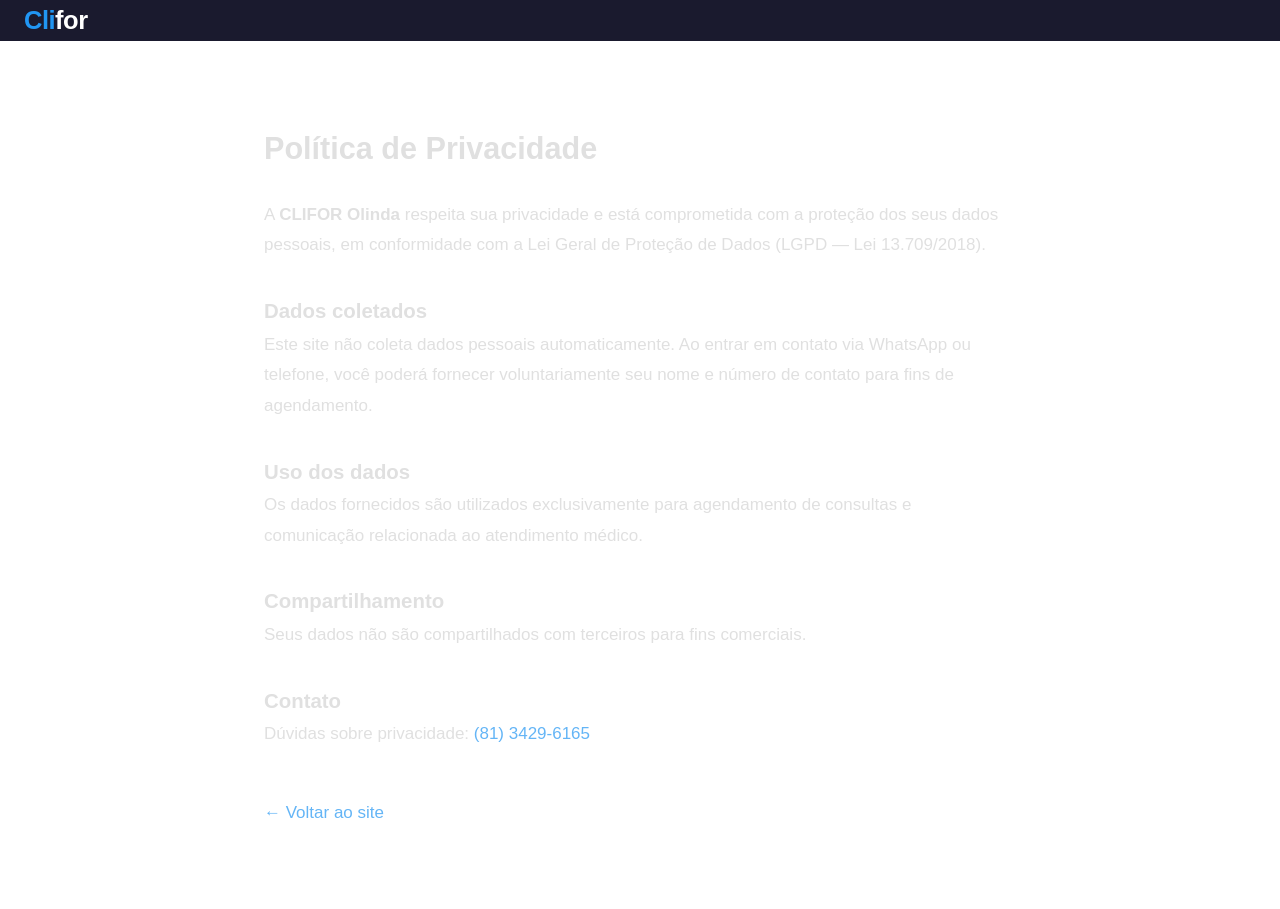
==== privacidade.html @ 17042bbe "refactor: reorganiza estrutura de pastas igual ao Novo Lar - Move css/ → assets/css/ e js/ → assets/" ====
<!DOCTYPE html>
<html lang="pt-BR">
<head>
  <meta charset="UTF-8" />
  <meta name="viewport" content="width=device-width, initial-scale=1.0" />
  <title>Política de Privacidade — CLIFOR Olinda</title>
  <meta name="robots" content="noindex, nofollow" />
  <link rel="stylesheet" href="assets/css/style.css" />
</head>
<body>

  <header id="header">
    <div class="container nav-inner">
      <a href="index.html" class="logo">Cli<span>for</span></a>
    </div>
  </header>

  <main style="padding: 80px 24px; max-width: 800px; margin: 0 auto; color: #e0e0e0; line-height: 1.8;">
    <h1 style="font-size: 1.8rem; margin-bottom: 24px;">Política de Privacidade</h1>

    <p>A <strong>CLIFOR Olinda</strong> respeita sua privacidade e está comprometida com a proteção dos seus dados pessoais, em conformidade com a Lei Geral de Proteção de Dados (LGPD — Lei 13.709/2018).</p>

    <h2 style="margin-top: 32px; font-size: 1.2rem;">Dados coletados</h2>
    <p>Este site não coleta dados pessoais automaticamente. Ao entrar em contato via WhatsApp ou telefone, você poderá fornecer voluntariamente seu nome e número de contato para fins de agendamento.</p>

    <h2 style="margin-top: 32px; font-size: 1.2rem;">Uso dos dados</h2>
    <p>Os dados fornecidos são utilizados exclusivamente para agendamento de consultas e comunicação relacionada ao atendimento médico.</p>

    <h2 style="margin-top: 32px; font-size: 1.2rem;">Compartilhamento</h2>
    <p>Seus dados não são compartilhados com terceiros para fins comerciais.</p>

    <h2 style="margin-top: 32px; font-size: 1.2rem;">Contato</h2>
    <p>Dúvidas sobre privacidade: <a href="tel:+558134296165" style="color: #64b5f6;">(81) 3429-6165</a></p>

    <p style="margin-top: 48px;"><a href="index.html" style="color: #64b5f6;">← Voltar ao site</a></p>
  </main>

</body>
</html>
---- assets/css/style.css ----
/* ============================================================
   CLIFOR Olinda — styles.css
   Paleta: dark navy + azul + branco
   ============================================================ */

/* === RESET & VARIÁVEIS === */
*, *::before, *::after { box-sizing: border-box; margin: 0; padding: 0; }
:root {
  --dark:        #1a1a2e;
  --dark-2:      #16213e;
  --dark-3:      #0f3460;
  --blue:        #1976d2;
  --blue-light:  #e3f2fd;
  --blue-accent: #2196f3;
  --white:       #ffffff;
  --gray-50:     #f8fafc;
  --gray-100:    #f1f5f9;
  --gray-200:    #e2e8f0;
  --gray-400:    #94a3b8;
  --gray-600:    #64748b;
  --gray-800:    #1e293b;
  --green:       #25d366;
  --radius:      10px;
}
html  { scroll-behavior: smooth; font-size: 17px; }
body  { font-family: 'Inter', sans-serif; color: var(--gray-800); background: var(--white); line-height: 1.6; -webkit-font-smoothing: antialiased; }
a     { text-decoration: none; color: inherit; }
button { cursor: pointer; border: none; font-family: inherit; }

/* === SKIP LINK === */
.skip-link { position: absolute; top: -60px; left: 50%; transform: translateX(-50%); background: var(--blue); color: #fff; padding: 10px 20px; border-radius: 0 0 8px 8px; z-index: 9999; font-size: .9rem; transition: top .3s; }
.skip-link:focus { top: 0; }

/* === HEADER === */
header { position: sticky; top: 0; z-index: 1000; background: var(--dark); padding: 0 24px; }
.h-inner { max-width: 1100px; margin: 0 auto; display: flex; align-items: center; justify-content: space-between; height: 64px; }
.logo { font-size: 1.5rem; font-weight: 800; color: var(--blue-accent); letter-spacing: -.5px; }
.logo span { color: #fff; }
nav { display: flex; align-items: center; gap: 4px; }
nav a { padding: 8px 14px; border-radius: 6px; font-size: .85rem; font-weight: 500; color: rgba(255,255,255,.75); transition: color .2s, background .2s; }
nav a:hover { color: #fff; background: rgba(255,255,255,.08); }
.btn-cta-sm { background: var(--green); color: #fff; padding: 9px 18px; border-radius: 6px; font-weight: 600; font-size: .85rem; display: inline-flex; align-items: center; gap: 6px; transition: opacity .2s; }
.btn-cta-sm:hover { opacity: .9; }
.mob-btn { display: none; background: none; padding: 6px; color: #fff; font-size: 1.4rem; }

/* === HERO === */
.hero { background: linear-gradient(135deg, var(--dark) 0%, var(--dark-3) 100%); color: #fff; padding: 72px 24px 80px; position: relative; }
.hero::after { content: ''; position: absolute; bottom: -1px; left: 0; right: 0; height: 48px; background: var(--white); clip-path: ellipse(55% 100% at 50% 100%); }
.hero-inner { max-width: 1100px; margin: 0 auto; display: flex; align-items: center; gap: 48px; }
.hero-text { flex: 1; }
.hero-text h1 { font-size: 2.4rem; font-weight: 800; line-height: 1.15; margin-bottom: 16px; }
.hero-text h1 em { font-style: normal; color: var(--blue-accent); }
.hero-text p { font-size: 1.05rem; opacity: .8; margin-bottom: 28px; max-width: 460px; line-height: 1.7; }
.btn-cta { display: inline-flex; align-items: center; gap: 10px; background: var(--green); color: #fff; padding: 16px 32px; border-radius: var(--radius); font-size: 1.05rem; font-weight: 700; transition: transform .15s, box-shadow .15s; box-shadow: 0 4px 16px rgba(37,211,102,.3); }
.btn-cta:hover { transform: translateY(-2px); box-shadow: 0 6px 20px rgba(37,211,102,.4); }
.hero-stats { display: flex; gap: 32px; margin-top: 32px; }
.stat { text-align: center; }
.stat strong { display: block; font-size: 1.8rem; font-weight: 800; color: var(--blue-accent); }
.stat span { font-size: .8rem; opacity: .6; text-transform: uppercase; letter-spacing: .5px; }

/* === SECTIONS === */
.section { padding: 64px 24px; }
.section-dark  { background: var(--dark); color: #fff; }
.section-gray  { background: var(--gray-50); }
.s-inner { max-width: 1100px; margin: 0 auto; }
.s-head { text-align: center; margin-bottom: 40px; }
.s-head h2 { font-size: 1.7rem; font-weight: 800; margin-bottom: 8px; }
.section-dark .s-head h2 { color: #fff; }
.s-head p { font-size: .95rem; color: var(--gray-600); max-width: 520px; margin: 0 auto; }
.section-dark .s-head p { color: rgba(255,255,255,.6); }

/* === ESPECIALIDADES === */
.spec-grid { display: grid; grid-template-columns: repeat(auto-fit, minmax(200px, 1fr)); gap: 16px; }
.spec-card { background: rgba(255,255,255,.06); border: 1px solid rgba(255,255,255,.1); border-radius: var(--radius); padding: 24px 20px; text-align: center; transition: background .2s, border-color .2s; }
.spec-card:hover { background: rgba(255,255,255,.1); border-color: var(--blue-accent); }
.spec-icon { width: 48px; height: 48px; margin: 0 auto 12px; border-radius: 12px; background: rgba(33,150,243,.15); display: flex; align-items: center; justify-content: center; }
.spec-icon svg { width: 24px; height: 24px; fill: var(--blue-accent); }
.spec-card h3 { font-size: .95rem; font-weight: 700; margin-bottom: 4px; }
.spec-card p { font-size: .8rem; color: rgba(255,255,255,.55); line-height: 1.5; }

/* === EQUIPE — TABS === */
.team-tabs { display: flex; gap: 8px; margin-bottom: 32px; flex-wrap: wrap; justify-content: center; }
.team-tab { background: var(--gray-100); color: var(--gray-600); border-radius: 8px; padding: 10px 24px; font-size: .88rem; font-weight: 600; transition: background .2s, color .2s; border: 2px solid transparent; }
.team-tab:hover { background: var(--blue-light); color: var(--blue); }
.team-tab.active { background: var(--dark-3); color: #fff; border-color: var(--dark-3); }
.team-tab .badge { display: inline-block; background: rgba(255,255,255,.25); color: inherit; border-radius: 20px; padding: 1px 8px; font-size: .75rem; margin-left: 6px; }
.team-tab:not(.active) .badge { background: var(--gray-200); color: var(--gray-600); }

.team-panel { display: none; }
.team-panel.active { display: block; }

/* Sub-grupos dentro de cada painel (ex: Coluna, Joelho…) */
.team-group { margin-bottom: 40px; }
.team-group-title { font-size: 1rem; font-weight: 700; color: var(--dark-3); margin-bottom: 16px; padding-bottom: 8px; border-bottom: 2px solid var(--blue-light); display: flex; align-items: center; gap: 8px; }
.team-group-title::before { content: ''; display: inline-block; width: 4px; height: 18px; background: var(--blue-accent); border-radius: 2px; }

/* Cards de profissionais */
.team-grid { display: grid; grid-template-columns: repeat(auto-fill, minmax(200px, 1fr)); gap: 16px; }
.t-card { background: var(--white); border: 1px solid var(--gray-200); border-radius: var(--radius); overflow: hidden; transition: transform .2s, box-shadow .2s; }
.t-card:hover { transform: translateY(-3px); box-shadow: 0 6px 20px rgba(0,0,0,.08); }
.t-photo { height: 160px; background: linear-gradient(135deg, var(--dark-3), var(--dark)); display: flex; align-items: center; justify-content: center; overflow: hidden; position: relative; }
.t-photo img { width: 100%; height: 100%; object-fit: cover; object-position: top; display: block; }
.t-avatar { width: 72px; height: 72px; border-radius: 50%; background: rgba(33,150,243,.25); border: 2px solid rgba(255,255,255,.2); display: flex; align-items: center; justify-content: center; font-size: 1.4rem; font-weight: 700; color: #fff; letter-spacing: 1px; flex-shrink: 0; }
.t-info { padding: 14px 16px; }
.t-info h3 { font-size: .9rem; font-weight: 700; color: var(--dark); margin-bottom: 2px; }
.t-info .role { font-size: .78rem; color: var(--blue); font-weight: 600; margin: 2px 0; }
.t-info .sub { font-size: .78rem; color: var(--gray-600); font-weight: 500; }
.t-info .reg { font-size: .72rem; color: var(--gray-400); margin-top: 4px; }

/* === PLANOS / CONVÊNIOS === */
.plan-list { display: flex; flex-wrap: wrap; gap: 10px; justify-content: center; }
.plan-tag { background: var(--white); border: 1px solid var(--gray-200); border-radius: 40px; padding: 10px 24px; font-size: .9rem; font-weight: 600; color: var(--gray-800); transition: border-color .2s, transform .15s; }
.plan-tag:hover { border-color: var(--blue); transform: translateY(-1px); }
.plan-note { text-align: center; margin-top: 24px; font-size: .85rem; color: var(--gray-600); }
.plan-note a { color: var(--blue); font-weight: 600; text-decoration: underline; }

/* === LOCALIZAÇÃO === */
.loc-grid { display: grid; grid-template-columns: 1fr 1fr; gap: 32px; align-items: start; }
.loc-items { display: flex; flex-direction: column; gap: 20px; }
.loc-item { display: flex; gap: 14px; align-items: flex-start; }
.loc-icon { width: 44px; height: 44px; border-radius: 10px; background: rgba(33,150,243,.12); display: flex; align-items: center; justify-content: center; flex-shrink: 0; }
.loc-icon svg { width: 20px; height: 20px; fill: var(--blue-accent); }
.loc-item h4 { font-size: .9rem; font-weight: 700; margin-bottom: 2px; }
.loc-item p { font-size: .85rem; color: rgba(255,255,255,.6); line-height: 1.5; }
.loc-item a { color: var(--blue-accent); font-weight: 600; }
.loc-item .loc-btn { color: #fff; }
.hours-grid { display: grid; grid-template-columns: auto auto; gap: 2px 16px; font-size: .85rem; color: rgba(255,255,255,.6); }
.hours-grid .day { font-weight: 500; color: rgba(255,255,255,.8); }
.hours-grid .closed { color: #ef5350; }
.map-frame { border-radius: var(--radius); overflow: hidden; border: 1px solid rgba(255,255,255,.1); }
.loc-btns { display: flex; gap: 12px; flex-wrap: wrap; margin-top: 4px; }
.loc-btn { display: inline-flex; align-items: center; gap: 8px; padding: 12px 24px; border-radius: 8px; font-size: .85rem; font-weight: 600; transition: transform .15s, opacity .15s; }
.loc-btn:hover { transform: translateY(-1px); opacity: .9; }
.loc-btn-wa  { background: var(--green); color: #fff; }
.loc-btn-tel { background: rgba(255,255,255,.08); color: #fff; border: 1px solid rgba(255,255,255,.15); }
.loc-btn svg { width: 18px; height: 18px; fill: currentColor; }

/* === CTA BAND === */
.cta-band { background: linear-gradient(135deg, var(--dark-3), var(--blue)); padding: 56px 24px; text-align: center; color: #fff; }
.cta-band h2 { font-size: 1.6rem; font-weight: 800; margin-bottom: 10px; }
.cta-band p  { font-size: .95rem; opacity: .8; margin-bottom: 24px; max-width: 480px; margin-left: auto; margin-right: auto; }
.cta-band .btn-cta { font-size: 1rem; }

/* === FOOTER === */
footer { background: var(--dark); color: rgba(255,255,255,.7); padding: 40px 24px 20px; }
.f-inner { max-width: 1100px; margin: 0 auto; display: grid; grid-template-columns: 2fr 1fr 1fr; gap: 32px; }
footer h4 { color: #fff; font-size: .9rem; margin-bottom: 12px; }
footer a { font-size: .85rem; display: block; line-height: 2; transition: color .2s; }
footer a:hover { color: #fff; }
.f-bottom { max-width: 1100px; margin: 24px auto 0; padding-top: 16px; border-top: 1px solid rgba(255,255,255,.08); text-align: center; font-size: .75rem; opacity: .5; }

/* === WHATSAPP FLOAT === */
.wa-float { position: fixed; bottom: 24px; right: 24px; z-index: 998; background: var(--green); color: #fff; width: 60px; height: 60px; border-radius: 50%; display: flex; align-items: center; justify-content: center; box-shadow: 0 4px 16px rgba(37,211,102,.35); transition: transform .2s; animation: pulse 2.5s infinite; }
.wa-float:hover { transform: scale(1.08); }
.wa-float svg { width: 30px; height: 30px; fill: #fff; }

/* === CHATBOT FLOAT === */
.chat-float { position: fixed; bottom: 96px; right: 24px; z-index: 998; background: var(--blue); color: #fff; width: 60px; height: 60px; border-radius: 50%; display: flex; align-items: center; justify-content: center; box-shadow: 0 4px 16px rgba(25,118,210,.3); transition: transform .2s; }
.chat-float:hover { transform: scale(1.08); }
.chat-float svg { width: 28px; height: 28px; fill: #fff; }
.chat-popup { position: fixed; bottom: 168px; right: 24px; z-index: 999; width: 360px; max-height: 480px; background: #fff; border-radius: 12px; box-shadow: 0 8px 40px rgba(0,0,0,.18); display: none; flex-direction: column; overflow: hidden; }
.chat-popup.open { display: flex; }
.cp-header { background: var(--dark-3); color: #fff; padding: 16px 20px; display: flex; align-items: center; gap: 10px; }
.cp-header svg { width: 24px; height: 24px; fill: #fff; opacity: .8; }
.cp-header h3 { font-size: .9rem; font-weight: 600; flex: 1; }
.cp-close { background: none; color: rgba(255,255,255,.6); font-size: 1.2rem; padding: 4px; transition: color .2s; }
.cp-close:hover { color: #fff; }
.cp-msgs { flex: 1; padding: 16px; overflow-y: auto; min-height: 200px; max-height: 280px; background: var(--gray-50); }
.cp-msg { margin-bottom: 12px; display: flex; }
.cp-msg.bot .bubble { background: #fff; color: var(--gray-800); border-radius: 4px 12px 12px 12px; padding: 10px 14px; max-width: 85%; font-size: .82rem; line-height: 1.5; box-shadow: 0 1px 3px rgba(0,0,0,.06); }
.cp-msg.user { justify-content: flex-end; }
.cp-msg.user .bubble { background: var(--blue); color: #fff; border-radius: 12px 4px 12px 12px; padding: 10px 14px; max-width: 85%; font-size: .82rem; line-height: 1.5; }
.cp-quick { padding: 8px 16px 12px; display: flex; flex-wrap: wrap; gap: 6px; background: var(--gray-50); }
.qr-btn { background: #fff; color: var(--blue); border: 1px solid var(--gray-200); border-radius: 16px; padding: 7px 14px; font-size: .78rem; font-weight: 500; transition: border-color .2s; }
.qr-btn:hover { border-color: var(--blue); }
.cp-input { display: flex; padding: 10px; border-top: 1px solid var(--gray-200); background: #fff; }
.cp-input input { flex: 1; border: 1px solid var(--gray-200); border-radius: 6px; padding: 10px 12px; font-size: .82rem; font-family: inherit; outline: none; }
.cp-input input:focus { border-color: var(--blue); }
.cp-input button { margin-left: 6px; background: var(--blue); color: #fff; border-radius: 6px; padding: 10px 16px; font-weight: 600; font-size: .82rem; transition: background .2s; }
.cp-input button:hover { background: var(--dark-3); }

/* === CHATBOT — link de fallback para WhatsApp === */
.chat-wa-link { display: inline-block; margin-top: 8px; background: var(--green); color: #fff; padding: 6px 14px; border-radius: 16px; font-size: .78rem; font-weight: 600; text-decoration: none; }
.chat-wa-link:hover { opacity: .85; }

/* === ANIMAÇÕES === */
@keyframes pulse {
  0%,100% { box-shadow: 0 4px 16px rgba(37,211,102,.35); }
  50%      { box-shadow: 0 4px 24px rgba(37,211,102,.55); }
}

/* === ACESSIBILIDADE === */
:focus-visible { outline: 3px solid var(--blue); outline-offset: 2px; }

/* === RESPONSIVO 900px === */
@media (max-width: 900px) {
  .hero-inner    { flex-direction: column; text-align: center; }
  .hero-text p   { margin: 0 auto 28px; }
  .hero-stats    { justify-content: center; }
  .loc-grid      { grid-template-columns: 1fr; }
  .f-inner       { grid-template-columns: 1fr; gap: 24px; }
  nav            { display: none; }
  .mob-btn       { display: block; }
  .nav-open nav  { display: flex !important; flex-direction: column; position: absolute; top: 64px; left: 0; right: 0; background: var(--dark); padding: 12px; border-top: 1px solid rgba(255,255,255,.08); }
  .team-grid     { grid-template-columns: repeat(auto-fill, minmax(160px, 1fr)); }
}

/* === RESPONSIVO 600px === */
@media (max-width: 600px) {
  html                { font-size: 16px; }
  .hero               { padding: 48px 20px 64px; }
  .hero-text h1       { font-size: 1.8rem; }
  .section            { padding: 48px 20px; }
  .spec-grid          { grid-template-columns: 1fr 1fr; gap: 10px; }
  .spec-card          { padding: 18px 14px; }
  .team-grid          { grid-template-columns: 1fr 1fr; }
  .chat-popup         { right: 12px; left: 12px; width: auto; bottom: 168px; }
  .team-tabs          { gap: 6px; }
  .team-tab           { padding: 8px 16px; font-size: .82rem; }
}
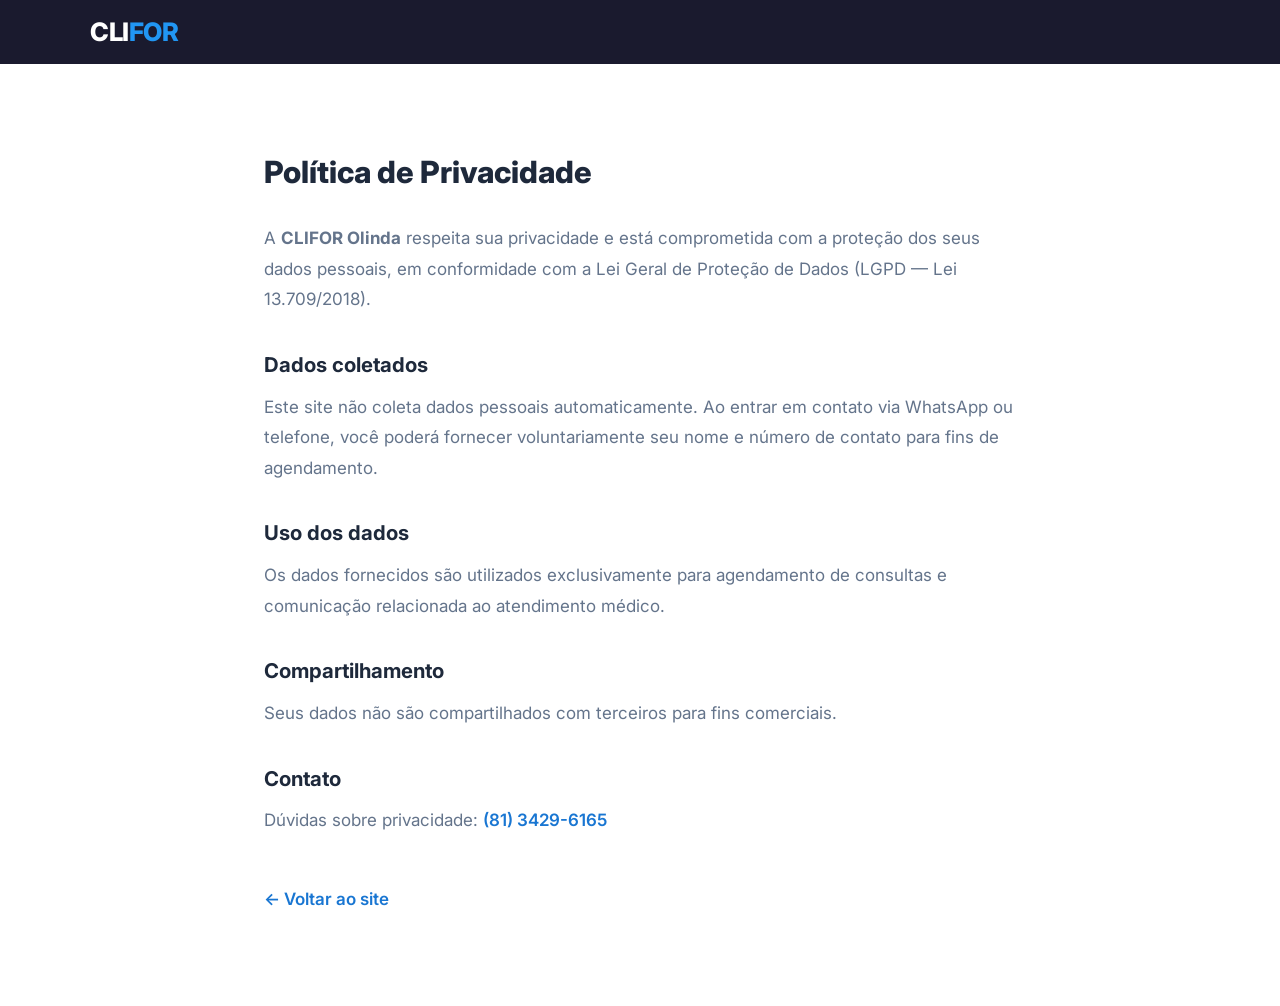
==== commit 35ce8aaf: "alterações de codigo" ====
--- a/privacidade.html
+++ b/privacidade.html
@@ -5,34 +5,38 @@
   <meta name="viewport" content="width=device-width, initial-scale=1.0" />
   <title>Política de Privacidade — CLIFOR Olinda</title>
   <meta name="robots" content="noindex, nofollow" />
+  <link rel="icon" type="image/svg+xml" href="assets/favicon.svg">
+  <link rel="preconnect" href="https://fonts.googleapis.com">
+  <link rel="preconnect" href="https://fonts.gstatic.com" crossorigin>
+  <link href="https://fonts.googleapis.com/css2?family=Inter:wght@400;500;600;700;800&display=swap" rel="stylesheet">
   <link rel="stylesheet" href="assets/css/style.css" />
 </head>
 <body>
 
   <header id="header">
-    <div class="container nav-inner">
-      <a href="index.html" class="logo">Cli<span>for</span></a>
+    <div class="h-inner">
+      <a href="index.html" class="logo" aria-label="CLIFOR Olinda"><span>CLI</span>FOR</a>
     </div>
   </header>
 
-  <main style="padding: 80px 24px; max-width: 800px; margin: 0 auto; color: #e0e0e0; line-height: 1.8;">
-    <h1 style="font-size: 1.8rem; margin-bottom: 24px;">Política de Privacidade</h1>
+  <main class="content-page">
+    <h1>Política de Privacidade</h1>
 
     <p>A <strong>CLIFOR Olinda</strong> respeita sua privacidade e está comprometida com a proteção dos seus dados pessoais, em conformidade com a Lei Geral de Proteção de Dados (LGPD — Lei 13.709/2018).</p>
 
-    <h2 style="margin-top: 32px; font-size: 1.2rem;">Dados coletados</h2>
+    <h2>Dados coletados</h2>
     <p>Este site não coleta dados pessoais automaticamente. Ao entrar em contato via WhatsApp ou telefone, você poderá fornecer voluntariamente seu nome e número de contato para fins de agendamento.</p>
 
-    <h2 style="margin-top: 32px; font-size: 1.2rem;">Uso dos dados</h2>
+    <h2>Uso dos dados</h2>
     <p>Os dados fornecidos são utilizados exclusivamente para agendamento de consultas e comunicação relacionada ao atendimento médico.</p>
 
-    <h2 style="margin-top: 32px; font-size: 1.2rem;">Compartilhamento</h2>
+    <h2>Compartilhamento</h2>
     <p>Seus dados não são compartilhados com terceiros para fins comerciais.</p>
 
-    <h2 style="margin-top: 32px; font-size: 1.2rem;">Contato</h2>
-    <p>Dúvidas sobre privacidade: <a href="tel:+558134296165" style="color: #64b5f6;">(81) 3429-6165</a></p>
+    <h2>Contato</h2>
+    <p>Dúvidas sobre privacidade: <a href="tel:+558134296165">(81) 3429-6165</a></p>
 
-    <p style="margin-top: 48px;"><a href="index.html" style="color: #64b5f6;">← Voltar ao site</a></p>
+    <p class="content-page-back"><a href="index.html">&larr; Voltar ao site</a></p>
   </main>
 
 </body>
--- a/assets/css/style.css
+++ b/assets/css/style.css
@@ -95,17 +95,17 @@
 .team-group-title::before { content: ''; display: inline-block; width: 4px; height: 18px; background: var(--blue-accent); border-radius: 2px; }
 
 /* Cards de profissionais */
-.team-grid { display: grid; grid-template-columns: repeat(auto-fill, minmax(200px, 1fr)); gap: 16px; }
-.t-card { background: var(--white); border: 1px solid var(--gray-200); border-radius: var(--radius); overflow: hidden; transition: transform .2s, box-shadow .2s; }
-.t-card:hover { transform: translateY(-3px); box-shadow: 0 6px 20px rgba(0,0,0,.08); }
-.t-photo { height: 160px; background: linear-gradient(135deg, var(--dark-3), var(--dark)); display: flex; align-items: center; justify-content: center; overflow: hidden; position: relative; }
-.t-photo img { width: 100%; height: 100%; object-fit: cover; object-position: top; display: block; }
-.t-avatar { width: 72px; height: 72px; border-radius: 50%; background: rgba(33,150,243,.25); border: 2px solid rgba(255,255,255,.2); display: flex; align-items: center; justify-content: center; font-size: 1.4rem; font-weight: 700; color: #fff; letter-spacing: 1px; flex-shrink: 0; }
-.t-info { padding: 14px 16px; }
-.t-info h3 { font-size: .9rem; font-weight: 700; color: var(--dark); margin-bottom: 2px; }
-.t-info .role { font-size: .78rem; color: var(--blue); font-weight: 600; margin: 2px 0; }
-.t-info .sub { font-size: .78rem; color: var(--gray-600); font-weight: 500; }
-.t-info .reg { font-size: .72rem; color: var(--gray-400); margin-top: 4px; }
+.team-grid { display: grid; grid-template-columns: repeat(auto-fill, minmax(180px, 1fr)); gap: 24px; }
+.t-card { background: var(--white); border: 1px solid var(--gray-200); border-radius: 12px; padding: 24px 16px 20px; transition: transform .2s, box-shadow .2s; text-align: center; }
+.t-card:hover { transform: translateY(-4px); box-shadow: 0 8px 24px rgba(0,0,0,.10); }
+.t-photo { width: 110px; height: 110px; margin: 0 auto 14px; border-radius: 50%; overflow: hidden; background: linear-gradient(135deg, #0d2137, #143050); display: flex; align-items: center; justify-content: center; border: 3px solid var(--gray-200); }
+.t-photo img { width: 100%; height: 100%; object-fit: cover; display: block; }
+.t-avatar { width: 100%; height: 100%; border-radius: 50%; background: rgba(33,150,243,.15); display: flex; align-items: center; justify-content: center; font-size: 1.6rem; font-weight: 700; color: #fff; letter-spacing: 1px; }
+.t-info { padding: 0; }
+.t-info h3 { font-size: .88rem; font-weight: 700; color: var(--dark); margin-bottom: 3px; }
+.t-info .role { font-size: .78rem; color: var(--blue); font-weight: 600; margin: 3px 0; }
+.t-info .sub { font-size: .76rem; color: var(--gray-600); font-weight: 500; }
+.t-info .reg { font-size: .72rem; color: var(--gray-400); margin-top: 6px; }
 
 /* === PLANOS / CONVÊNIOS === */
 .plan-list { display: flex; flex-wrap: wrap; gap: 10px; justify-content: center; }
@@ -189,6 +189,14 @@
   50%      { box-shadow: 0 4px 24px rgba(37,211,102,.55); }
 }
 
+/* === PAGINA DE CONTEUDO (privacidade, termos, etc.) === */
+.content-page { padding: 80px 24px; max-width: 800px; margin: 0 auto; color: var(--gray-600); line-height: 1.8; }
+.content-page h1 { font-size: 1.8rem; font-weight: 800; color: var(--gray-800); margin-bottom: 24px; }
+.content-page h2 { font-size: 1.2rem; font-weight: 700; color: var(--gray-800); margin-top: 32px; margin-bottom: 8px; }
+.content-page p { margin-bottom: 12px; }
+.content-page a { color: var(--blue); font-weight: 600; }
+.content-page-back { margin-top: 48px; }
+
 /* === ACESSIBILIDADE === */
 :focus-visible { outline: 3px solid var(--blue); outline-offset: 2px; }
 
